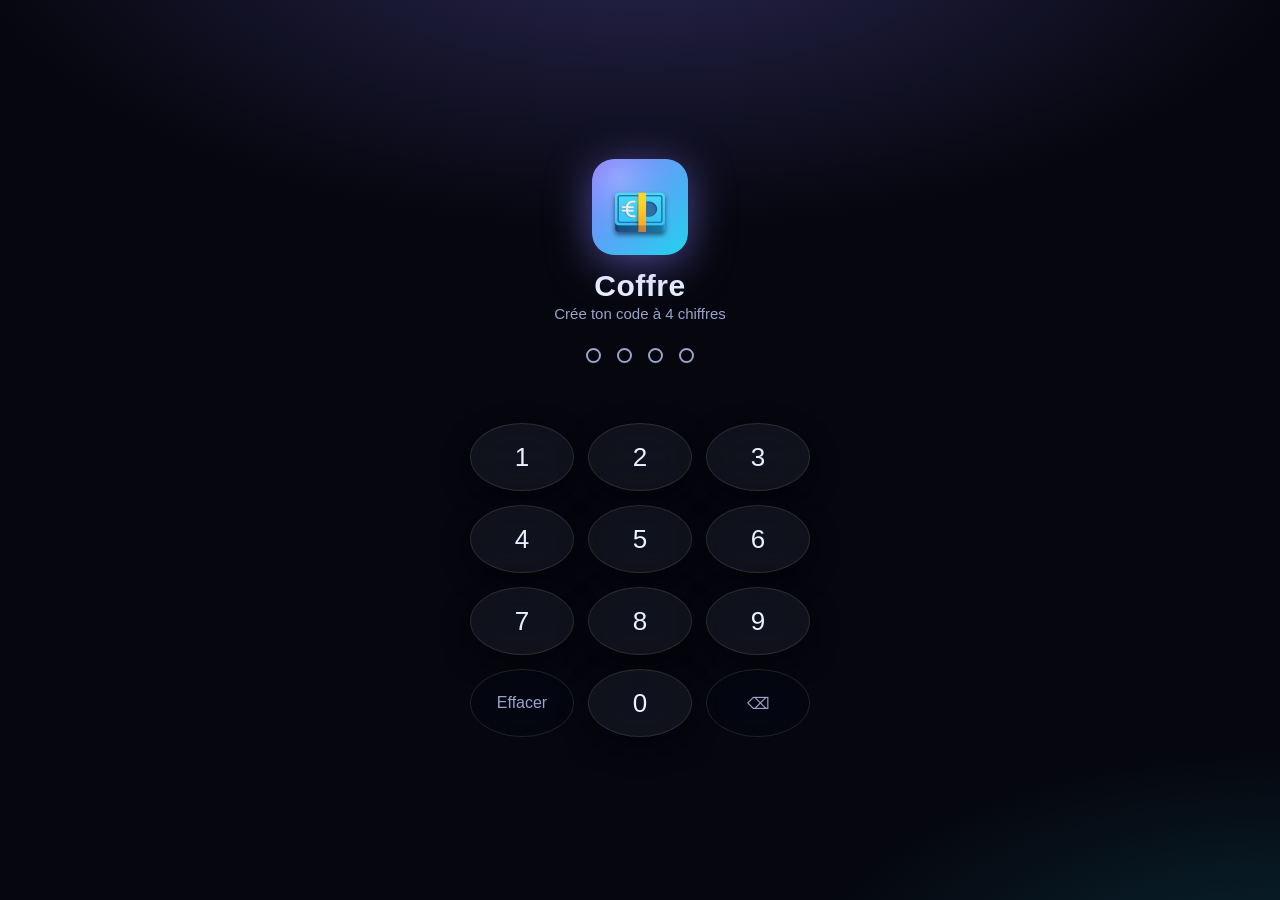
==== index.html @ 283653c2 "Licence: bascule appareil -> e-mail (survit a la reinstallation), comme Off-Grid/Voyage/Resolv La cl" ====
<!DOCTYPE html>
<html lang="fr">
<head>
  <meta charset="UTF-8" />
  <!-- Sécurité : tout est local. connect-src 'none' interdit au navigateur d'envoyer
       la moindre donnée sur le réseau, même en cas de code malveillant injecté. -->
  <meta http-equiv="Content-Security-Policy" content="default-src 'self'; script-src 'self'; style-src 'self' 'unsafe-inline'; img-src 'self' data:; font-src 'self'; connect-src 'none'; worker-src 'self' blob:; child-src 'self' blob:; manifest-src 'self'; object-src 'none'; base-uri 'none'; form-action 'none'; frame-ancestors 'none'" />
  <meta name="viewport" content="width=device-width, initial-scale=1.0, viewport-fit=cover, maximum-scale=1.0, user-scalable=no" />
  <meta name="theme-color" content="#05060e" />
  <meta name="apple-mobile-web-app-capable" content="yes" />
  <meta name="apple-mobile-web-app-status-bar-style" content="black-translucent" />
  <meta name="apple-mobile-web-app-title" content="Coffre" />
  <title>Coffre — Mes finances</title>
  <link rel="manifest" href="manifest.webmanifest" />
  <link rel="icon" href="icons/favicon-64.png" />
  <link rel="apple-touch-icon" href="icons/icon-192.png" />
  <link rel="stylesheet" href="styles.css" />
</head>
<body>

  <!-- ÉCRAN DE VERROUILLAGE / CRÉATION DU CODE -->
  <section id="lock-screen" class="lock hidden">
    <div class="lock-inner">
      <div class="lock-logo" aria-hidden="true">
        <img src="icons/icon-192.png" width="96" height="96" alt="" class="lock-app-icon" />
      </div>
      <h1 class="lock-title">Coffre</h1>
      <p id="lock-subtitle" class="lock-subtitle">Entre ton code</p>

      <div class="pin-dots" id="pin-dots">
        <span></span><span></span><span></span><span></span><span></span><span></span>
      </div>
      <p id="lock-error" class="lock-error"></p>

      <div class="keypad" id="keypad">
        <button data-k="1">1</button><button data-k="2">2</button><button data-k="3">3</button>
        <button data-k="4">4</button><button data-k="5">5</button><button data-k="6">6</button>
        <button data-k="7">7</button><button data-k="8">8</button><button data-k="9">9</button>
        <button class="key-ghost" data-k="reset">Effacer</button>
        <button data-k="0">0</button>
        <button class="key-ghost" data-k="del">⌫</button>
      </div>
    </div>
  </section>

  <!-- ÉCRAN DE DÉBLOCAGE (essai terminé) -->
  <section id="licence-gate" class="lock hidden">
    <div class="lock-inner">
      <div class="lock-logo" aria-hidden="true">
        <svg viewBox="0 0 100 100" width="64" height="64">
          <rect x="20" y="44" width="60" height="42" rx="8" fill="none" stroke="currentColor" stroke-width="6"/>
          <path d="M32 44 V32 a18 18 0 0 1 36 0 V44" fill="none" stroke="currentColor" stroke-width="6"/>
          <circle cx="50" cy="63" r="6" fill="currentColor"/>
        </svg>
      </div>
      <h1 class="lock-title">Essai terminé</h1>
      <p class="lock-subtitle">Débloque la version à vie pour continuer</p>
      <p class="lic-id">Saisis ton e-mail d'achat et ta clé (valable sur tous tes appareils, même après réinstallation)</p>
      <input id="lic-email" class="lic-input" type="email" placeholder="Ton e-mail d'achat" autocomplete="email" autocapitalize="off" spellcheck="false" style="margin-bottom:10px" />
      <input id="lic-key" class="lic-input" type="text" placeholder="Colle ta clé de licence ici" autocomplete="off" />
      <button id="lic-validate" class="btn">Débloquer</button>
      <p id="lic-error" class="lock-error"></p>
      <button id="lic-lock" class="btn btn-2" style="margin-top:10px">Verrouiller</button>
    </div>
  </section>

  <!-- APPLICATION -->
  <div id="app" class="app hidden">
    <main id="view" class="view"><!-- rendu par JS --></main>

    <nav class="tabbar" id="tabbar">
      <button data-tab="dashboard" class="tab active">
        <span class="tab-ico">🏠</span><span class="tab-lbl">Accueil</span>
      </button>
      <button data-tab="tx" class="tab">
        <span class="tab-ico">📝</span><span class="tab-lbl">Opérations</span>
      </button>
      <button data-tab="add" class="tab tab-add" aria-label="Ajouter">
        <span class="tab-add-btn">＋</span>
      </button>
      <button data-tab="budgets" class="tab">
        <span class="tab-ico">📊</span><span class="tab-lbl">Budgets</span>
      </button>
      <button data-tab="abos" class="tab">
        <span class="tab-ico">🎯</span><span class="tab-lbl">Abos</span>
      </button>
      <button data-tab="settings" class="tab">
        <span class="tab-ico">⚙️</span><span class="tab-lbl">Réglages</span>
      </button>
    </nav>
  </div>

  <!-- FEUILLE MODALE (ajout / édition) -->
  <div id="sheet-backdrop" class="sheet-backdrop hidden"></div>
  <div id="sheet" class="sheet hidden" role="dialog" aria-modal="true"></div>

  <!-- TOAST -->
  <div id="toast" class="toast hidden"></div>

  <script src="vendor/xlsx.full.min.js"></script>
  <script src="vendor/pdf.min.js"></script>
  <script src="app.js"></script>
</body>
</html>
---- styles.css ----
/* ============================================================
   Coffre — feuille de style (mobile-first, sombre par défaut)
   ============================================================ */

:root {
  --bg: #0b0f1a;
  --bg-soft: #121828;
  --card: #161d31;
  --card-2: #1c2542;
  --line: #26304d;
  --text: #eef2ff;
  --muted: #93a0c2;
  --accent: #6d7cff;
  --accent-2: #7c3aed;
  --green: #34d399;
  --red: #f87171;
  --orange: #fbbf24;
  --shadow: 0 10px 30px rgba(0, 0, 0, .45);
  --radius: 18px;
  --safe-top: env(safe-area-inset-top, 0px);
  --safe-bottom: env(safe-area-inset-bottom, 0px);
}

:root[data-theme="light"] {
  --bg: #f4f6fc;
  --bg-soft: #ffffff;
  --card: #ffffff;
  --card-2: #f0f3fb;
  --line: #e3e8f5;
  --text: #16203a;
  --muted: #6b7699;
  --shadow: 0 10px 30px rgba(30, 45, 90, .10);
}

* { box-sizing: border-box; -webkit-tap-highlight-color: transparent; }

html, body {
  margin: 0; padding: 0;
  height: 100%;
  background: var(--bg);
  color: var(--text);
  font-family: -apple-system, BlinkMacSystemFont, "Segoe UI", Roboto, "Helvetica Neue", Arial, sans-serif;
  -webkit-font-smoothing: antialiased;
  overscroll-behavior-y: none;
}

button { font-family: inherit; cursor: pointer; border: none; background: none; color: inherit; }
.hidden { display: none !important; }

/* ---------------- Écran de verrouillage ---------------- */
.lock {
  position: fixed; inset: 0; z-index: 50;
  display: flex; align-items: center; justify-content: center;
  background: radial-gradient(120% 100% at 50% 0%, #1a2138 0%, var(--bg) 60%);
  padding: calc(var(--safe-top) + 20px) 22px calc(var(--safe-bottom) + 24px);
}
.lock-inner { width: 100%; max-width: 340px; text-align: center; }
.lock-logo { color: var(--accent); display: flex; justify-content: center; margin-bottom: 8px; }
.lock-title { font-size: 30px; margin: 4px 0 2px; letter-spacing: .5px; }
.lock-subtitle { color: var(--muted); margin: 0 0 26px; font-size: 15px; }
.lock-error { color: var(--red); min-height: 18px; font-size: 13px; margin: 12px 0 0; }

.pin-dots { display: flex; gap: 16px; justify-content: center; }
.pin-dots span {
  width: 15px; height: 15px; border-radius: 50%;
  border: 2px solid var(--muted); transition: all .15s;
}
.pin-dots span.filled { background: var(--accent); border-color: var(--accent); transform: scale(1.1); }

.keypad {
  margin-top: 30px;
  display: grid; grid-template-columns: repeat(3, 1fr); gap: 14px;
}
.keypad button {
  height: 68px; border-radius: 50%;
  font-size: 26px; font-weight: 500;
  background: var(--card); box-shadow: var(--shadow);
  transition: transform .08s, background .15s;
}
.keypad button:active { transform: scale(.93); background: var(--card-2); }
.keypad .key-ghost { background: transparent; box-shadow: none; font-size: 16px; color: var(--muted); }
.keypad.disabled { pointer-events: none; opacity: .35; filter: grayscale(1); }

/* Écran de déblocage (licence) */
.lic-id { color: var(--muted); font-size: 12px; margin: 22px 0 4px; }
.lic-device { font-size: 26px; font-weight: 800; letter-spacing: 3px; margin: 0 0 20px; color: var(--accent); }
.lic-input {
  width: 100%; padding: 14px; font-size: 15px; border-radius: 12px; text-align: center;
  background: var(--card); border: 1px solid var(--line); color: var(--text); margin-bottom: 14px;
}
.lic-input:focus { outline: none; border-color: var(--accent); }
#licence-gate .btn { max-width: 340px; }
.shake { animation: shake .4s; }
@keyframes shake {
  0%,100%{transform:translateX(0)} 20%{transform:translateX(-9px)}
  40%{transform:translateX(9px)} 60%{transform:translateX(-6px)} 80%{transform:translateX(6px)}
}

/* ---------------- Coquille appli ---------------- */
.app { min-height: 100%; display: flex; flex-direction: column; }
.view {
  flex: 1;
  padding: calc(var(--safe-top) + 18px) 16px calc(88px + var(--safe-bottom));
  max-width: 560px; width: 100%; margin: 0 auto;
  animation: fade .28s ease;
}
@keyframes fade { from { opacity: 0; transform: translateY(6px); } to { opacity: 1; transform: none; } }

.page-head { display: flex; align-items: center; justify-content: space-between; margin-bottom: 16px; }
.page-title { font-size: 24px; font-weight: 700; margin: 0; }
.page-sub { color: var(--muted); font-size: 13px; margin: 2px 0 0; }

/* Cartes */
.card {
  background: var(--card); border-radius: var(--radius);
  padding: 16px; box-shadow: var(--shadow); border: 1px solid var(--line);
}
.card + .card { margin-top: 14px; }

/* Carte solde principale */
.hero {
  background: linear-gradient(135deg, var(--accent) 0%, var(--accent-2) 100%);
  color: #fff; border: none;
  border-radius: 22px; padding: 22px; box-shadow: 0 14px 34px rgba(109,124,255,.35);
}
.hero-label { font-size: 13px; opacity: .85; margin: 0; }
.hero-amount { font-size: 38px; font-weight: 800; margin: 6px 0 2px; letter-spacing: -1px; }
.hero-row { display: flex; gap: 18px; margin-top: 16px; }
.hero-stat { flex: 1; }
.hero-stat .l { font-size: 12px; opacity: .85; margin: 0; }
.hero-stat .v { font-size: 17px; font-weight: 700; margin: 3px 0 0; }

/* Bloc "reste à vivre" */
.safe {
  display: flex; align-items: center; gap: 14px; margin-top: 14px;
}
.safe .big { font-size: 26px; font-weight: 800; }
.safe .lbl { color: var(--muted); font-size: 13px; }

/* Insights */
.insight { display: flex; gap: 12px; align-items: flex-start; padding: 12px 0; }
.insight + .insight { border-top: 1px solid var(--line); }
.insight .emo { font-size: 20px; line-height: 1.3; }
.insight .txt { font-size: 14px; line-height: 1.45; }
.insight .txt b { font-weight: 700; }

.section-title { font-size: 15px; font-weight: 700; margin: 22px 0 10px; color: var(--text); }
.muted { color: var(--muted); }
.empty { text-align: center; color: var(--muted); padding: 40px 16px; font-size: 14px; }
.empty .big-emo { font-size: 40px; display: block; margin-bottom: 10px; }

/* Liste d'opérations */
.tx-item {
  display: flex; align-items: center; gap: 12px;
  padding: 12px; background: var(--card); border: 1px solid var(--line);
  border-radius: 14px; margin-bottom: 10px;
}
.tx-ico {
  width: 42px; height: 42px; border-radius: 12px; flex: 0 0 auto;
  display: flex; align-items: center; justify-content: center; font-size: 20px;
  background: var(--card-2);
}
.tx-main { flex: 1; min-width: 0; }
.tx-cat { font-weight: 600; font-size: 15px; }
.tx-note { color: var(--muted); font-size: 12px; white-space: nowrap; overflow: hidden; text-overflow: ellipsis; }
.tx-amt { font-weight: 700; font-size: 15px; white-space: nowrap; }
.tx-amt.exp { color: var(--red); }
.tx-amt.inc { color: var(--green); }
.tx-date-group { color: var(--muted); font-size: 12px; font-weight: 600; margin: 16px 0 8px; text-transform: capitalize; }

/* Budgets */
.budget-item { margin-bottom: 16px; }
.budget-top { display: flex; justify-content: space-between; align-items: baseline; margin-bottom: 8px; }
.budget-name { font-weight: 600; font-size: 15px; }
.budget-val { font-size: 13px; color: var(--muted); }
.bar { height: 10px; border-radius: 6px; background: var(--card-2); overflow: hidden; }
.bar > i { display: block; height: 100%; border-radius: 6px; transition: width .5s ease; }
.bar-ok > i { background: var(--green); }
.bar-warn > i { background: var(--orange); }
.bar-over > i { background: var(--red); }

/* Donut */
.chart-wrap { display: flex; align-items: center; gap: 18px; }
.donut { flex: 0 0 auto; }
.legend { flex: 1; min-width: 0; }
.legend-row { display: flex; align-items: center; gap: 8px; font-size: 13px; margin: 5px 0; }
.legend-dot { width: 10px; height: 10px; border-radius: 3px; flex: 0 0 auto; }
.legend-name { flex: 1; overflow: hidden; text-overflow: ellipsis; white-space: nowrap; }
.legend-val { color: var(--muted); }

/* Mini barres mensuelles */
.months { display: flex; align-items: flex-end; gap: 8px; height: 120px; padding-top: 8px; }
.month-col { flex: 1; display: flex; flex-direction: column; align-items: center; gap: 6px; height: 100%; justify-content: flex-end; padding: 0; background: none; border: none; cursor: pointer; }
.month-bar { width: 100%; max-width: 34px; border-radius: 8px 8px 4px 4px; background: linear-gradient(180deg, var(--accent), var(--accent-2)); min-height: 4px; opacity: .45; transition: height .5s, opacity .2s; }
.month-col:active .month-bar { transform: scaleY(.98); }
.month-col.sel .month-bar { opacity: 1; box-shadow: 0 0 0 2px color-mix(in srgb, var(--accent) 35%, transparent); }
.month-lbl { font-size: 11px; color: var(--muted); transition: color .2s; }
.month-col.sel .month-lbl { color: var(--accent); font-weight: 700; }

/* Boutons */
.btn {
  display: inline-flex; align-items: center; justify-content: center; gap: 8px;
  width: 100%; padding: 15px 18px; border-radius: 14px; font-size: 16px; font-weight: 700;
  background: var(--accent); color: #fff; transition: transform .08s, opacity .15s;
}
.btn:active { transform: scale(.98); }
.btn-2 { background: var(--card-2); color: var(--text); border: 1px solid var(--line); }
.btn-danger { background: transparent; color: var(--red); border: 1px solid var(--red); }
.btn-row { display: flex; gap: 10px; }
.btn-row .btn { width: auto; flex: 1; }

/* Réglages : lignes */
.set-row {
  display: flex; align-items: center; justify-content: space-between;
  padding: 15px 0; border-bottom: 1px solid var(--line); gap: 12px;
}
.set-row:last-child { border-bottom: none; }
.set-label { font-size: 15px; }
.set-desc { font-size: 12px; color: var(--muted); margin-top: 2px; }

/* Interrupteur */
.switch { position: relative; width: 50px; height: 30px; flex: 0 0 auto; }
.switch input { display: none; }
.switch .track { position: absolute; inset: 0; background: var(--card-2); border: 1px solid var(--line); border-radius: 999px; transition: .2s; }
.switch .track::after { content: ""; position: absolute; top: 3px; left: 3px; width: 22px; height: 22px; border-radius: 50%; background: #fff; transition: .2s; }
.switch input:checked + .track { background: var(--accent); border-color: var(--accent); }
.switch input:checked + .track::after { transform: translateX(20px); }

/* ---------------- Barre d'onglets ---------------- */
.tabbar {
  position: fixed; left: 0; right: 0; bottom: 0; z-index: 20;
  display: flex; align-items: center; justify-content: space-around;
  background: color-mix(in srgb, var(--bg-soft) 92%, transparent);
  backdrop-filter: blur(14px); -webkit-backdrop-filter: blur(14px);
  border-top: 1px solid var(--line);
  padding: 8px 6px calc(8px + var(--safe-bottom));
}
.tab {
  flex: 1; display: flex; flex-direction: column; align-items: center; gap: 3px;
  color: var(--muted); font-size: 11px; padding: 4px 0; transition: color .15s;
}
.tab .tab-ico { font-size: 20px; filter: grayscale(.4); transition: transform .12s; }
.tab.active { color: var(--accent); }
.tab.active .tab-ico { filter: none; transform: translateY(-1px) scale(1.08); }
.tab-add { flex: 0 0 auto; }
.tab-add-btn {
  width: 54px; height: 54px; border-radius: 50%; margin-top: -22px;
  display: flex; align-items: center; justify-content: center; font-size: 30px; color: #fff;
  background: linear-gradient(135deg, var(--accent), var(--accent-2));
  box-shadow: 0 8px 20px rgba(109,124,255,.5);
}
.tab-add:active .tab-add-btn { transform: scale(.93); }

/* ---------------- Liste noire (abonnements) ---------------- */
.abo-card { padding: 12px 14px; }
.abo-top { display: flex; align-items: center; gap: 10px; }
.abo-name { font-weight: 700; font-size: 15px; display: flex; align-items: center; gap: 6px; }
.abo-name-txt { overflow: hidden; text-overflow: ellipsis; white-space: nowrap; min-width: 0; }
.abo-badge { flex-shrink: 0; }
.abo-cost { font-weight: 800; font-size: 16px; color: var(--red); }
.abo-badge { font-size: 10px; font-weight: 700; padding: 1px 7px; border-radius: 10px; vertical-align: middle; margin-left: 4px; }
.abo-badge.on { background: color-mix(in srgb, var(--green) 22%, transparent); color: var(--green); }
.abo-badge.off { background: var(--card-2); color: var(--muted); }
.abo-badge.man { background: color-mix(in srgb, var(--accent) 22%, transparent); color: var(--accent); }
.r-select { width: 100%; padding: 12px; border-radius: 12px; background: var(--card-2);
  color: var(--text); border: 1px solid var(--line); font-size: 15px; font-family: inherit; }
.abo-actions { display: flex; gap: 8px; margin-top: 12px; }
.abo-btn { flex: 1; padding: 10px 8px; font-size: 13px; margin: 0; }
.linkbtn { color: var(--accent); font-size: 12px; font-weight: 600; padding: 4px 6px; }
.resil-area { width: 100%; border: 1px solid var(--line); border-radius: 12px; background: var(--card-2);
  color: var(--text); padding: 12px; font-size: 13px; line-height: 1.5; resize: vertical; font-family: inherit; }
.ver-pill { flex-shrink: 0; font-size: 12px; font-weight: 700; color: var(--accent);
  background: color-mix(in srgb, var(--accent) 15%, transparent); padding: 5px 12px; border-radius: 20px; }

/* ---------------- Grille de choix d'icône ---------------- */
.icon-grid { display: flex; flex-wrap: wrap; gap: 8px; }
.icon-chip { width: 42px; height: 42px; border-radius: 12px; font-size: 20px;
  display: flex; align-items: center; justify-content: center;
  background: var(--card-2); border: 1px solid var(--line); transition: transform .1s, border-color .12s; }
.icon-chip.auto { width: auto; padding: 0 14px; font-size: 13px; font-weight: 600; color: var(--muted); }
.icon-chip.sel { border-color: var(--accent); background: color-mix(in srgb, var(--accent) 18%, transparent); }
.icon-chip:active { transform: scale(.9); }

/* ---------------- Icônes 3D (Fluent, embarquées) ---------------- */
.ic3d { width: 1.25em; height: 1.25em; object-fit: contain; vertical-align: -0.3em; }
.tx-ico .ic3d { width: 30px; height: 30px; }
.cat-chip .e .ic3d { width: 28px; height: 28px; vertical-align: 0; }
.icon-chip .ic3d { width: 30px; height: 30px; vertical-align: 0; }
.legend-name .ic3d, .budget-name .ic3d { width: 20px; height: 20px; }

/* ---------------- Feuille modale ---------------- */
.sheet-backdrop { position: fixed; inset: 0; background: rgba(0,0,0,.55); z-index: 30; animation: fade .2s; }
.sheet {
  position: fixed; left: 0; right: 0; bottom: 0; z-index: 31;
  background: var(--bg-soft); border-radius: 22px 22px 0 0;
  padding: 10px 18px calc(24px + var(--safe-bottom));
  max-width: 560px; margin: 0 auto; box-shadow: 0 -10px 40px rgba(0,0,0,.4);
  max-height: 92vh; overflow-y: auto;
  animation: slideup .28s cubic-bezier(.2,.8,.2,1);
}
@keyframes slideup { from { transform: translateY(100%); } to { transform: none; } }
.sheet-grip { width: 40px; height: 4px; border-radius: 2px; background: var(--line); margin: 6px auto 14px; }
.sheet h2 { font-size: 19px; margin: 0 0 16px; }

/* Segmented (dépense / revenu) */
.seg { display: flex; background: var(--card-2); border-radius: 12px; padding: 4px; margin-bottom: 18px; }
.seg button { flex: 1; padding: 10px; border-radius: 9px; font-weight: 700; font-size: 14px; color: var(--muted); transition: .15s; }
.seg button.on-exp { background: var(--red); color: #fff; }
.seg button.on-inc { background: var(--green); color: #071b12; }

/* Champs */
.field { margin-bottom: 16px; }
.field label { display: block; font-size: 13px; color: var(--muted); margin-bottom: 7px; }
.field input, .field select {
  width: 100%; padding: 14px; font-size: 16px; border-radius: 12px;
  background: var(--card); border: 1px solid var(--line); color: var(--text);
}
.field input:focus, .field select:focus { outline: none; border-color: var(--accent); }
.amount-input { font-size: 30px !important; font-weight: 800; text-align: center; }

/* Grille de catégories */
.cat-grid { display: grid; grid-template-columns: repeat(4, 1fr); gap: 8px; }
.cat-chip {
  display: flex; flex-direction: column; align-items: center; gap: 4px;
  padding: 10px 4px; border-radius: 12px; background: var(--card); border: 1px solid var(--line);
  font-size: 11px; color: var(--muted); transition: .12s;
}
.cat-chip .e { font-size: 22px; }
.cat-chip.sel { border-color: var(--accent); color: var(--text); background: var(--card-2); }

/* Filtres de l'onglet Opérations */
.filters { margin-bottom: 8px; }
.flt-search {
  width: 100%; padding: 12px 14px; font-size: 15px; border-radius: 12px;
  background: var(--card); border: 1px solid var(--line); color: var(--text); margin-bottom: 10px;
}
.flt-search:focus { outline: none; border-color: var(--accent); }
.flt-seg { margin-bottom: 10px; }
.seg button.on-all { background: var(--accent); color: #fff; }
.flt-row { display: flex; gap: 8px; }
.flt-row select {
  flex: 1; min-width: 0; padding: 11px; font-size: 14px; border-radius: 12px;
  background: var(--card); border: 1px solid var(--line); color: var(--text);
}
.flt-row select:focus { outline: none; border-color: var(--accent); }
.filter-sum { color: var(--muted); font-size: 12px; font-weight: 600; margin: 4px 2px 10px; }

/* Toast */
.toast {
  position: fixed; left: 50%; bottom: calc(96px + var(--safe-bottom)); transform: translateX(-50%);
  background: var(--text); color: var(--bg); padding: 12px 18px; border-radius: 12px;
  font-size: 14px; font-weight: 600; z-index: 60; box-shadow: var(--shadow);
  animation: toastin .25s;
}
@keyframes toastin { from { opacity: 0; transform: translate(-50%, 10px); } to { opacity: 1; transform: translate(-50%, 0); } }

/* Bandeau installation */
.install-banner {
  display: flex; align-items: center; gap: 12px;
  background: var(--card-2); border: 1px solid var(--accent); border-radius: 14px;
  padding: 12px 14px; margin-bottom: 16px;
}
.install-banner .txt { flex: 1; font-size: 13px; }
.install-banner button { padding: 8px 14px; border-radius: 10px; background: var(--accent); color: #fff; font-weight: 700; font-size: 13px; }

/* ============================================================
   DESIGN NÉON / VERRE DÉPOLI (v22)
   Bloc ajouté en fin de fichier : il surcharge les règles ci-dessus.
   Pour revenir au design classique, il suffit de supprimer ce bloc.
   ============================================================ */
:root {
  --bg: #05060e;
  --bg-soft: #0a0d1c;
  --card: rgba(255, 255, 255, .05);
  --card-2: rgba(255, 255, 255, .09);
  --line: rgba(255, 255, 255, .11);
  --text: #eaf0ff;
  --muted: #98a4c8;
  --accent: #8b7bff;      /* violet néon */
  --accent-2: #22d3ee;    /* cyan néon */
  --green: #34e5b0;
  --red: #ff6b81;
  --orange: #ffc04d;
  --glow: 0 0 24px rgba(139, 123, 255, .45);
  --radius: 20px;
}
:root[data-theme="light"] {
  --bg: #eef1fb;
  --bg-soft: #ffffff;
  --card: rgba(255, 255, 255, .70);
  --card-2: rgba(20, 30, 70, .06);
  --line: rgba(20, 30, 70, .12);
  --text: #141c33;
  --muted: #5f6a8c;
}

/* Fond nuit avec halos néon, fixés derrière tout le contenu translucide */
body {
  background:
    radial-gradient(85% 55% at 12% -5%, rgba(139, 123, 255, .22), transparent 60%),
    radial-gradient(75% 50% at 105% 108%, rgba(34, 211, 238, .16), transparent 55%),
    var(--bg);
  background-attachment: fixed;
}
:root[data-theme="light"] body {
  background:
    radial-gradient(85% 55% at 12% -5%, rgba(139, 123, 255, .16), transparent 60%),
    radial-gradient(75% 50% at 105% 108%, rgba(34, 211, 238, .14), transparent 55%),
    var(--bg);
  background-attachment: fixed;
}

/* Surfaces en verre dépoli (flou d'arrière-plan) */
.card, .tx-item, .sheet, .flt-search, .field input, .field select, .r-select,
.resil-area, .amount-input, .seg, .keypad button {
  background: var(--card);
  -webkit-backdrop-filter: blur(20px) saturate(150%);
  backdrop-filter: blur(20px) saturate(150%);
  border: 1px solid var(--line);
}
.card, .tx-item {
  box-shadow: 0 10px 30px rgba(0, 0, 0, .35), inset 0 1px 0 rgba(255, 255, 255, .06);
}
.tx-item { transition: transform .12s, border-color .15s; }
.tx-item:active { transform: scale(.99); border-color: color-mix(in srgb, var(--accent) 45%, transparent); }
.tx-ico {
  background: linear-gradient(145deg, rgba(255, 255, 255, .10), rgba(255, 255, 255, .02));
  border: 1px solid rgba(255, 255, 255, .08);
}

/* Halo néon sur le solde principal et les blocs accentués */
.hero {
  background: linear-gradient(135deg, var(--accent) 0%, var(--accent-2) 100%);
  box-shadow: 0 16px 44px rgba(139, 123, 255, .45), 0 0 0 1px rgba(255, 255, 255, .08) inset;
}

/* Boutons : dégradé lumineux + halo */
.btn {
  background: linear-gradient(135deg, var(--accent), var(--accent-2));
  box-shadow: 0 6px 22px rgba(139, 123, 255, .40);
}
.btn-2 {
  background: var(--card-2);
  -webkit-backdrop-filter: blur(12px); backdrop-filter: blur(12px);
  box-shadow: none;
}
.btn-danger { background: transparent; box-shadow: none; }

/* Barre d'onglets : verre dépoli + liseré néon */
.tabbar {
  background: color-mix(in srgb, var(--bg-soft) 78%, transparent);
  -webkit-backdrop-filter: blur(22px) saturate(160%);
  backdrop-filter: blur(22px) saturate(160%);
  border-top: 1px solid rgba(255, 255, 255, .10);
  box-shadow: 0 -1px 0 rgba(139, 123, 255, .25);
}
.tab.active { color: var(--accent); text-shadow: 0 0 14px rgba(139, 123, 255, .7); }
.tab-add-btn {
  background: linear-gradient(135deg, var(--accent), var(--accent-2));
  box-shadow: 0 8px 26px rgba(139, 123, 255, .7), 0 0 0 5px rgba(139, 123, 255, .12);
}

/* États sélectionnés lumineux */
.cat-chip, .icon-chip { background: var(--card); }
.cat-chip.sel, .icon-chip.sel {
  border-color: var(--accent);
  background: color-mix(in srgb, var(--accent) 20%, transparent);
  box-shadow: var(--glow);
}
.pin-dots span.filled { box-shadow: var(--glow); }
.field input:focus, .field select:focus, .flt-search:focus,
.lic-input:focus { border-color: var(--accent); box-shadow: 0 0 0 3px rgba(139, 123, 255, .22); }

/* Barres de budget et donut : néon */
.bar { background: rgba(255, 255, 255, .07); }
.bar-ok > i { background: linear-gradient(90deg, var(--accent), var(--accent-2)); }
.month-bar { box-shadow: 0 0 12px rgba(139, 123, 255, .3); }

/* Écran de verrouillage : halo cohérent */
.lock {
  background:
    radial-gradient(90% 60% at 50% -10%, rgba(139, 123, 255, .28), transparent 60%),
    radial-gradient(70% 50% at 100% 110%, rgba(34, 211, 238, .16), transparent 55%),
    var(--bg);
}
.lock-logo { filter: drop-shadow(0 8px 22px rgba(139, 123, 255, .55)); margin-bottom: 14px; }
.lock-app-icon { border-radius: 22px; display: block; }
.keypad button:active { box-shadow: var(--glow); }
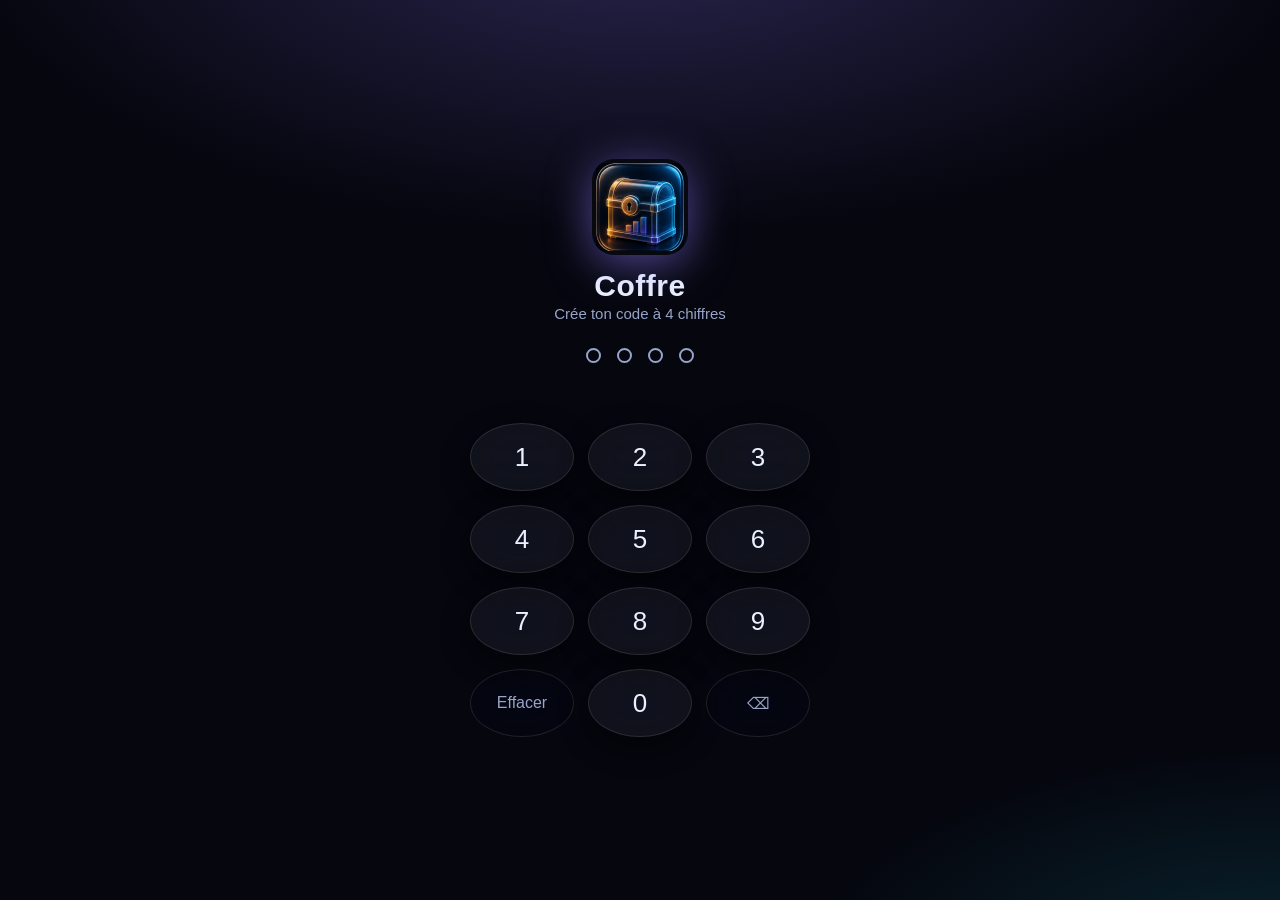
==== commit cfdf2b7e: "Nouvelle identite visuelle premium des icones PWA Remplacement des icones d'installation (badge verr" ====
--- a/index.html
+++ b/index.html
@@ -13,7 +13,7 @@
   <title>Coffre — Mes finances</title>
   <link rel="manifest" href="manifest.webmanifest" />
   <link rel="icon" href="icons/favicon-64.png" />
-  <link rel="apple-touch-icon" href="icons/icon-192.png" />
+  <link rel="apple-touch-icon" href="icons/apple-touch-icon.png" />
   <link rel="stylesheet" href="styles.css" />
 </head>
 <body>
@@ -54,7 +54,7 @@
         </svg>
       </div>
       <h1 class="lock-title">Essai terminé</h1>
-      <p class="lock-subtitle">Débloque la version à vie pour continuer</p>
+      <p class="lock-subtitle">Débloque la version à vie pour continuer — 15 €</p>
       <p class="lic-id">Saisis ton e-mail d'achat et ta clé (valable sur tous tes appareils, même après réinstallation)</p>
       <input id="lic-email" class="lic-input" type="email" placeholder="Ton e-mail d'achat" autocomplete="email" autocapitalize="off" spellcheck="false" style="margin-bottom:10px" />
       <input id="lic-key" class="lic-input" type="text" placeholder="Colle ta clé de licence ici" autocomplete="off" />
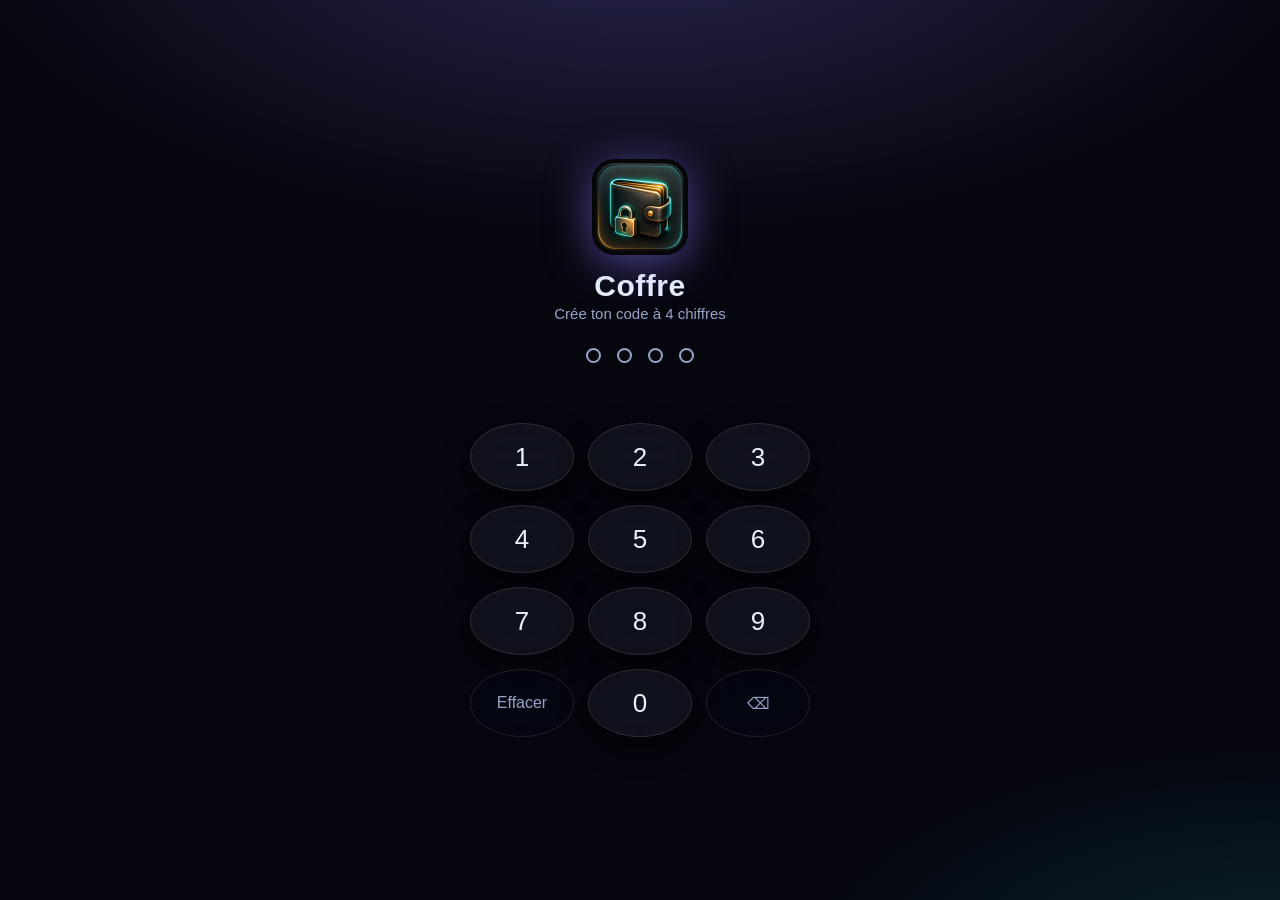
==== commit 005b3b86: "Ajout du bandeau d'aide a l'installation PWA (Android + guide iPhone/Safari) Co-Authored-By: Claude " ====
--- a/index.html
+++ b/index.html
@@ -100,5 +100,6 @@
   <script src="vendor/xlsx.full.min.js"></script>
   <script src="vendor/pdf.min.js"></script>
   <script src="app.js"></script>
+  <script src="install-pwa.js" data-app-name="Coffre" data-accent="#6d7cff"></script>
 </body>
 </html>
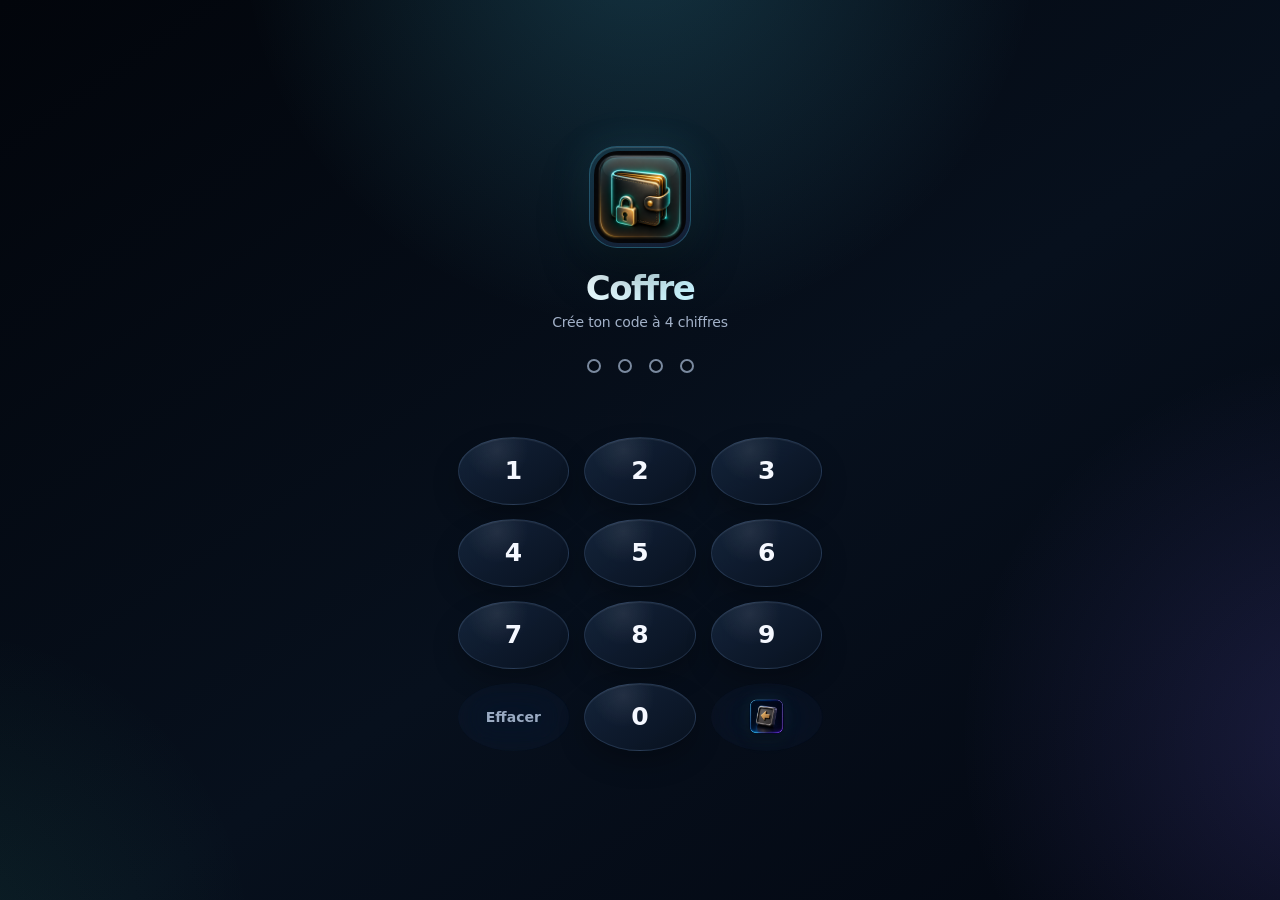
==== commit a80e6dd6: "Refonte visuelle premium : 56 icones 3D et bouton d'ajout aligne (v39) Remplace les icones PNG Fluen" ====
--- a/index.html
+++ b/index.html
@@ -15,6 +15,7 @@
   <link rel="icon" href="icons/favicon-64.png" />
   <link rel="apple-touch-icon" href="icons/apple-touch-icon.png" />
   <link rel="stylesheet" href="styles.css" />
+  <link rel="stylesheet" href="premium.css" />
 </head>
 <body>
 
@@ -38,7 +39,7 @@
         <button data-k="7">7</button><button data-k="8">8</button><button data-k="9">9</button>
         <button class="key-ghost" data-k="reset">Effacer</button>
         <button data-k="0">0</button>
-        <button class="key-ghost" data-k="del">⌫</button>
+        <button class="key-ghost" data-k="del" aria-label="Effacer le dernier chiffre"><span data-cf-icon="backspace"></span></button>
       </div>
     </div>
   </section>
@@ -47,11 +48,7 @@
   <section id="licence-gate" class="lock hidden">
     <div class="lock-inner">
       <div class="lock-logo" aria-hidden="true">
-        <svg viewBox="0 0 100 100" width="64" height="64">
-          <rect x="20" y="44" width="60" height="42" rx="8" fill="none" stroke="currentColor" stroke-width="6"/>
-          <path d="M32 44 V32 a18 18 0 0 1 36 0 V44" fill="none" stroke="currentColor" stroke-width="6"/>
-          <circle cx="50" cy="63" r="6" fill="currentColor"/>
-        </svg>
+        <span class="lock-premium-icon" data-cf-icon="lock"></span>
       </div>
       <h1 class="lock-title">Essai terminé</h1>
       <p class="lock-subtitle">Débloque la version à vie pour continuer — 15 €</p>
@@ -70,22 +67,22 @@
 
     <nav class="tabbar" id="tabbar">
       <button data-tab="dashboard" class="tab active">
-        <span class="tab-ico">🏠</span><span class="tab-lbl">Accueil</span>
+        <span class="tab-ico" data-cf-icon="home"></span><span class="tab-lbl">Accueil</span>
       </button>
       <button data-tab="tx" class="tab">
-        <span class="tab-ico">📝</span><span class="tab-lbl">Opérations</span>
+        <span class="tab-ico" data-cf-icon="receipt"></span><span class="tab-lbl">Opérations</span>
       </button>
       <button data-tab="add" class="tab tab-add" aria-label="Ajouter">
-        <span class="tab-add-btn">＋</span>
+        <span class="tab-add-btn" data-cf-icon="plus"></span>
       </button>
       <button data-tab="budgets" class="tab">
-        <span class="tab-ico">📊</span><span class="tab-lbl">Budgets</span>
+        <span class="tab-ico" data-cf-icon="pig"></span><span class="tab-lbl">Budgets</span>
       </button>
       <button data-tab="abos" class="tab">
-        <span class="tab-ico">🎯</span><span class="tab-lbl">Abos</span>
+        <span class="tab-ico" data-cf-icon="repeat"></span><span class="tab-lbl">Abos</span>
       </button>
       <button data-tab="settings" class="tab">
-        <span class="tab-ico">⚙️</span><span class="tab-lbl">Réglages</span>
+        <span class="tab-ico" data-cf-icon="settings"></span><span class="tab-lbl">Réglages</span>
       </button>
     </nav>
   </div>
@@ -99,6 +96,7 @@
 
   <script src="vendor/xlsx.full.min.js"></script>
   <script src="vendor/pdf.min.js"></script>
+  <script src="icons-premium.js"></script>
   <script src="app.js"></script>
   <script src="install-pwa.js" data-app-name="Coffre" data-accent="#6d7cff"></script>
 </body>
--- a/premium.css
+++ b/premium.css
@@ -0,0 +1,1427 @@
+/* ============================================================
+   Coffre — direction visuelle premium
+   Couche strictement visuelle, chargée après styles.css.
+   La logique applicative reste entièrement dans app.js, inchangé.
+   ============================================================ */
+
+:root {
+  --bg: #030711;
+  --bg-soft: #07101d;
+  --card: rgba(13, 25, 43, .82);
+  --card-2: rgba(21, 40, 65, .88);
+  --line: rgba(132, 185, 255, .17);
+  --line-hot: rgba(76, 214, 255, .5);
+  --text: #f5f8ff;
+  --muted: #91a3bd;
+  --accent: #55ddff;
+  --accent-2: #8174ff;
+  --green: #4ce7aa;
+  --red: #ff7287;
+  --orange: #ffc15a;
+  --accent-rgb: 85, 221, 255;
+  --violet-rgb: 129, 116, 255;
+  --green-rgb: 76, 231, 170;
+  --shadow: 0 20px 55px rgba(0, 0, 0, .35), inset 0 1px 0 rgba(255, 255, 255, .055);
+  --shadow-float: 0 28px 80px rgba(0, 0, 0, .58), 0 0 45px rgba(var(--accent-rgb), .07);
+  --radius: 22px;
+}
+
+:root[data-theme="light"] {
+  --bg: #edf3fb;
+  --bg-soft: #f8fbff;
+  --card: rgba(255, 255, 255, .83);
+  --card-2: rgba(238, 245, 255, .92);
+  --line: rgba(38, 79, 130, .13);
+  --line-hot: rgba(0, 151, 201, .42);
+  --text: #101d31;
+  --muted: #62728a;
+  --accent: #008fc3;
+  --accent-2: #6557dc;
+  --green: #078b66;
+  --red: #d93e59;
+  --orange: #ad6a00;
+  --shadow: 0 18px 48px rgba(46, 79, 118, .13), inset 0 1px 0 rgba(255, 255, 255, .9);
+  --shadow-float: 0 26px 70px rgba(50, 79, 115, .22), inset 0 1px 0 rgba(255, 255, 255, .95);
+}
+
+* {
+  scrollbar-width: thin;
+  scrollbar-color: rgba(var(--accent-rgb), .38) transparent;
+}
+
+html {
+  background: #02050b;
+}
+
+body {
+  position: relative;
+  min-height: 100%;
+  background:
+    radial-gradient(circle at 8% 3%, rgba(48, 146, 218, .2), transparent 29rem),
+    radial-gradient(circle at 95% 24%, rgba(var(--violet-rgb), .16), transparent 26rem),
+    radial-gradient(circle at 45% 108%, rgba(var(--green-rgb), .09), transparent 32rem),
+    linear-gradient(145deg, #02050b 0%, #07111f 53%, #030711 100%);
+  background-attachment: fixed;
+  font-family: Inter, "SF Pro Display", "Segoe UI Variable Display", "Segoe UI", system-ui, sans-serif;
+  letter-spacing: -.012em;
+}
+
+body::before,
+body::after {
+  content: "";
+  position: fixed;
+  inset: 0;
+  z-index: -1;
+  pointer-events: none;
+}
+
+body::before {
+  opacity: .14;
+  background-image:
+    linear-gradient(rgba(255, 255, 255, .028) 1px, transparent 1px),
+    linear-gradient(90deg, rgba(255, 255, 255, .028) 1px, transparent 1px);
+  background-size: 34px 34px;
+  -webkit-mask-image: radial-gradient(circle at center, #000, transparent 79%);
+  mask-image: radial-gradient(circle at center, #000, transparent 79%);
+}
+
+body::after {
+  background: linear-gradient(115deg, transparent 0 44%, rgba(255, 255, 255, .018) 50%, transparent 56% 100%);
+}
+
+:root[data-theme="light"] body {
+  background:
+    radial-gradient(circle at 8% 3%, rgba(44, 170, 222, .16), transparent 28rem),
+    radial-gradient(circle at 95% 24%, rgba(var(--violet-rgb), .12), transparent 25rem),
+    linear-gradient(145deg, #edf3fb, #f8fbff 52%, #eaf2fb);
+}
+
+:root[data-theme="light"] body::before {
+  opacity: .32;
+  background-image:
+    linear-gradient(rgba(39, 84, 134, .035) 1px, transparent 1px),
+    linear-gradient(90deg, rgba(39, 84, 134, .035) 1px, transparent 1px);
+}
+
+::selection {
+  color: #031019;
+  background: var(--accent);
+}
+
+.cf-icon3d {
+  display: block;
+  flex: 0 0 auto;
+  overflow: hidden;
+  object-fit: cover;
+  border-radius: 24%;
+  color: #fff;
+  filter:
+    drop-shadow(0 5px 6px rgba(0, 0, 0, .42))
+    drop-shadow(0 0 8px rgba(var(--accent-rgb), .1));
+  transform: translateZ(0);
+  transition: transform .22s cubic-bezier(.2, .8, .2, 1), filter .22s ease;
+}
+
+.cf-icon3d .accent {
+  fill: #fff0aa;
+  stroke: none;
+  filter: drop-shadow(0 0 3px rgba(255, 196, 75, .74));
+}
+
+.cf-icon3d .accent-stroke {
+  fill: none;
+  stroke: #fff0aa;
+  filter: drop-shadow(0 0 3px rgba(255, 196, 75, .64));
+}
+
+button,
+input,
+select,
+textarea {
+  font: inherit;
+}
+
+button,
+a {
+  transition:
+    transform .2s cubic-bezier(.2, .8, .2, 1),
+    border-color .2s ease,
+    background-color .2s ease,
+    color .2s ease,
+    box-shadow .2s ease,
+    filter .2s ease;
+}
+
+button:focus-visible,
+a:focus-visible,
+input:focus-visible,
+select:focus-visible,
+textarea:focus-visible {
+  outline: 2px solid var(--accent);
+  outline-offset: 3px;
+}
+
+button:not(:disabled):active {
+  transform: translateY(1px) scale(.975);
+}
+
+/* ---------- Écran de verrouillage ---------- */
+.lock {
+  overflow: auto;
+  background:
+    radial-gradient(circle at 50% -8%, rgba(var(--accent-rgb), .2), transparent 25rem),
+    radial-gradient(circle at 105% 82%, rgba(var(--violet-rgb), .18), transparent 24rem),
+    radial-gradient(circle at -5% 105%, rgba(var(--green-rgb), .08), transparent 20rem),
+    linear-gradient(145deg, #02050b, #07101d 55%, #030711);
+}
+
+.lock::before {
+  content: "";
+  position: fixed;
+  inset: 0;
+  pointer-events: none;
+  opacity: .17;
+  background-image:
+    linear-gradient(rgba(255, 255, 255, .025) 1px, transparent 1px),
+    linear-gradient(90deg, rgba(255, 255, 255, .025) 1px, transparent 1px);
+  background-size: 32px 32px;
+  -webkit-mask-image: radial-gradient(circle at center, #000, transparent 78%);
+  mask-image: radial-gradient(circle at center, #000, transparent 78%);
+}
+
+.lock-inner {
+  position: relative;
+  z-index: 1;
+  max-width: 365px;
+}
+
+.lock-logo {
+  position: relative;
+  width: 102px;
+  height: 102px;
+  margin: 0 auto 20px;
+  padding: 4px;
+  border: 1px solid rgba(var(--accent-rgb), .24);
+  border-radius: 28px;
+  background: linear-gradient(145deg, rgba(var(--accent-rgb), .13), rgba(var(--violet-rgb), .09));
+  box-shadow:
+    0 22px 48px rgba(0, 0, 0, .46),
+    0 0 40px rgba(var(--accent-rgb), .13),
+    inset 0 1px 0 rgba(255, 255, 255, .13);
+  filter: none;
+}
+
+.lock-logo::after {
+  content: "";
+  position: absolute;
+  inset: 9px 13px auto;
+  height: 22px;
+  pointer-events: none;
+  border-radius: 999px;
+  background: linear-gradient(180deg, rgba(255, 255, 255, .16), transparent);
+}
+
+.lock-app-icon {
+  width: 92px;
+  height: 92px;
+  border-radius: 24px;
+  object-fit: cover;
+}
+
+#licence-gate .lock-logo {
+  display: grid;
+  place-items: center;
+  color: var(--accent);
+}
+
+.lock-premium-icon .cf-icon3d {
+  width: 72px;
+  height: 72px;
+}
+
+.lock-title {
+  margin: 0 0 6px;
+  font-size: 34px;
+  font-weight: 850;
+  letter-spacing: -.045em;
+  background: linear-gradient(110deg, #fff 20%, #c8f5ff 62%, #d9d3ff);
+  -webkit-background-clip: text;
+  background-clip: text;
+  color: transparent;
+}
+
+.lock-subtitle {
+  margin-bottom: 29px;
+  color: #a2b1c8;
+  font-size: 14px;
+}
+
+.pin-dots {
+  gap: 17px;
+}
+
+.pin-dots span {
+  width: 14px;
+  height: 14px;
+  border-color: rgba(185, 205, 231, .65);
+  box-shadow: inset 0 2px 5px rgba(0, 0, 0, .35);
+}
+
+.pin-dots span.filled {
+  border-color: #94eeff;
+  background: linear-gradient(145deg, #b8f5ff, #45cce9);
+  box-shadow: 0 0 0 5px rgba(var(--accent-rgb), .08), 0 0 18px rgba(var(--accent-rgb), .62);
+}
+
+.keypad {
+  margin-top: 34px;
+  gap: 14px 15px;
+}
+
+.keypad button {
+  position: relative;
+  height: 68px;
+  border-color: rgba(148, 193, 246, .16);
+  background:
+    radial-gradient(circle at 35% 18%, rgba(255, 255, 255, .08), transparent 35%),
+    linear-gradient(145deg, rgba(24, 41, 65, .82), rgba(8, 17, 31, .94));
+  box-shadow: 0 12px 26px rgba(0, 0, 0, .25), inset 0 1px 0 rgba(255, 255, 255, .06);
+  font-size: 25px;
+  font-weight: 720;
+}
+
+.keypad button:hover {
+  border-color: rgba(var(--accent-rgb), .45);
+  box-shadow: 0 15px 32px rgba(0, 0, 0, .3), 0 0 24px rgba(var(--accent-rgb), .08);
+}
+
+.keypad button:active {
+  border-color: rgba(var(--accent-rgb), .72);
+  background: linear-gradient(145deg, rgba(36, 70, 100, .9), rgba(10, 27, 45, .96));
+  box-shadow: 0 0 0 4px rgba(var(--accent-rgb), .09), 0 0 25px rgba(var(--accent-rgb), .13);
+}
+
+.keypad .key-ghost {
+  border-color: transparent;
+  background: rgba(255, 255, 255, .018);
+  box-shadow: none;
+  color: #9aaac2;
+  font-size: 14px;
+}
+
+.keypad .key-ghost .cf-icon3d {
+  width: 35px;
+  height: 35px;
+  margin: auto;
+}
+
+.lic-id {
+  margin: 20px 0 12px;
+  line-height: 1.5;
+}
+
+.lic-input {
+  border-color: rgba(132, 185, 255, .17);
+  background: rgba(5, 14, 27, .76);
+  box-shadow: inset 0 2px 8px rgba(0, 0, 0, .25);
+}
+
+/* ---------- Coquille principale ---------- */
+.app {
+  min-height: 100dvh;
+}
+
+.view {
+  max-width: 650px;
+  padding: calc(var(--safe-top) + 23px) 18px calc(106px + var(--safe-bottom));
+  animation: premium-enter .32s cubic-bezier(.2, .75, .25, 1);
+}
+
+@keyframes premium-enter {
+  from { opacity: 0; }
+  to { opacity: 1; }
+}
+
+.page-head {
+  margin-bottom: 18px;
+}
+
+.page-title {
+  font-size: clamp(27px, 6vw, 34px);
+  font-weight: 830;
+  line-height: 1.05;
+  letter-spacing: -.05em;
+  background: linear-gradient(108deg, var(--text) 25%, color-mix(in srgb, var(--accent) 65%, var(--text)));
+  -webkit-background-clip: text;
+  background-clip: text;
+  color: transparent;
+}
+
+.page-sub {
+  margin-top: 6px;
+  color: #8395ae;
+  font-size: 12px;
+  font-weight: 650;
+  letter-spacing: .09em;
+  text-transform: uppercase !important;
+}
+
+.section-title {
+  display: flex;
+  align-items: center;
+  gap: 9px;
+  margin: 27px 2px 11px;
+  font-size: 14px;
+  font-weight: 760;
+  letter-spacing: .015em;
+}
+
+.section-title::before {
+  content: "";
+  width: 3px;
+  height: 16px;
+  border-radius: 999px;
+  background: linear-gradient(180deg, var(--accent), var(--accent-2));
+  box-shadow: 0 0 12px rgba(var(--accent-rgb), .35);
+}
+
+.section-title > .ui-icon3d {
+  width: 29px;
+  height: 29px;
+  margin: -7px -2px -7px -3px;
+}
+
+/* ---------- Cartes et surfaces ---------- */
+.card,
+.tx-item,
+.filters,
+.sheet {
+  border: 1px solid var(--line);
+  background:
+    linear-gradient(145deg, rgba(255, 255, 255, .026), transparent 37%),
+    var(--card);
+  box-shadow: var(--shadow);
+  -webkit-backdrop-filter: blur(22px) saturate(1.18);
+  backdrop-filter: blur(22px) saturate(1.18);
+}
+
+:root[data-theme="light"] .card,
+:root[data-theme="light"] .tx-item,
+:root[data-theme="light"] .filters,
+:root[data-theme="light"] .sheet {
+  background:
+    linear-gradient(145deg, rgba(255, 255, 255, .62), transparent 45%),
+    var(--card);
+}
+
+.card {
+  padding: 18px;
+  border-radius: var(--radius);
+}
+
+.card + .card {
+  margin-top: 14px;
+}
+
+.card:hover {
+  border-color: rgba(var(--accent-rgb), .26);
+}
+
+/* Carte de solde inspirée d'une carte bancaire premium */
+.hero {
+  position: relative;
+  isolation: isolate;
+  min-height: 205px;
+  overflow: hidden;
+  padding: 24px;
+  border: 1px solid rgba(205, 244, 255, .31);
+  border-radius: 28px;
+  background:
+    radial-gradient(circle at 87% 13%, rgba(255, 255, 255, .24), transparent 16rem),
+    radial-gradient(circle at 6% 108%, rgba(128, 237, 255, .29), transparent 18rem),
+    linear-gradient(132deg, #3545d8 0%, #2967df 42%, #20bede 100%);
+  box-shadow:
+    0 25px 65px rgba(35, 112, 218, .32),
+    0 0 0 1px rgba(255, 255, 255, .09) inset,
+    inset 0 1px 0 rgba(255, 255, 255, .33);
+}
+
+.hero::before {
+  content: "";
+  position: absolute;
+  z-index: -1;
+  width: 260px;
+  height: 260px;
+  top: -132px;
+  right: -62px;
+  border: 1px solid rgba(255, 255, 255, .2);
+  border-radius: 50%;
+  box-shadow: 0 0 0 30px rgba(255, 255, 255, .045), 0 0 0 62px rgba(255, 255, 255, .025);
+}
+
+.hero::after {
+  content: "";
+  position: absolute;
+  z-index: -1;
+  right: 22px;
+  bottom: 24px;
+  width: 43px;
+  height: 32px;
+  border-radius: 8px;
+  background:
+    linear-gradient(90deg, transparent 43%, rgba(50, 73, 119, .28) 43% 50%, transparent 50%),
+    linear-gradient(transparent 43%, rgba(50, 73, 119, .28) 43% 50%, transparent 50%),
+    linear-gradient(145deg, #fff3ad, #d8a83a);
+  border: 1px solid rgba(255, 255, 255, .38);
+  box-shadow: inset 0 1px 2px rgba(255, 255, 255, .62), 0 7px 16px rgba(13, 38, 80, .25);
+}
+
+.hero-label {
+  font-size: 11px;
+  font-weight: 750;
+  letter-spacing: .12em;
+  text-transform: uppercase;
+  opacity: .83;
+}
+
+.hero-amount {
+  margin-top: 9px;
+  font-size: clamp(38px, 10vw, 49px);
+  font-weight: 830;
+  letter-spacing: -.055em;
+  text-shadow: 0 8px 24px rgba(10, 48, 111, .22);
+}
+
+.hero-row {
+  width: calc(100% - 58px);
+  margin-top: 25px;
+  padding-top: 15px;
+  border-top: 1px solid rgba(255, 255, 255, .19);
+}
+
+.hero-stat .l {
+  font-size: 10px;
+  font-weight: 650;
+  letter-spacing: .035em;
+  text-transform: uppercase;
+}
+
+.hero-stat .v {
+  margin-top: 5px;
+  font-size: 16px;
+}
+
+.safe {
+  position: relative;
+}
+
+.safe::before {
+  display: none;
+}
+
+.safe-premium-icon {
+  display: grid;
+  place-items: center;
+  width: 47px;
+  height: 47px;
+  flex: 0 0 auto;
+  border: 1px solid rgba(var(--green-rgb), .28);
+  border-radius: 15px;
+  background: rgba(var(--green-rgb), .08);
+  box-shadow: inset 0 1px 0 rgba(255, 255, 255, .07), 0 8px 20px rgba(0, 0, 0, .18);
+}
+
+.safe-premium-icon .ui-icon3d {
+  width: 42px;
+  height: 42px;
+}
+
+.safe .big {
+  font-size: 30px;
+  letter-spacing: -.045em;
+}
+
+.safe .lbl {
+  margin-top: 2px;
+  line-height: 1.35;
+}
+
+.insight {
+  padding: 15px 0;
+}
+
+.insight .emo {
+  display: grid;
+  place-items: center;
+  width: 38px;
+  height: 38px;
+  flex: 0 0 auto;
+  border: 1px solid rgba(var(--accent-rgb), .16);
+  border-radius: 12px;
+  background: linear-gradient(145deg, rgba(var(--accent-rgb), .11), rgba(var(--violet-rgb), .07));
+  box-shadow: inset 0 1px 0 rgba(255, 255, 255, .06);
+}
+
+.insight .emo .ui-icon3d {
+  width: 38px;
+  height: 38px;
+}
+
+.insight-category {
+  display: inline-flex;
+  align-items: center;
+  gap: 4px;
+}
+
+.insight-category .ic3d {
+  width: 25px;
+  height: 25px;
+  margin: -6px 0;
+}
+
+.insight .txt {
+  padding-top: 2px;
+  color: color-mix(in srgb, var(--text) 88%, var(--muted));
+}
+
+.empty {
+  margin-top: 10px;
+  padding: 42px 20px;
+  border: 1px dashed rgba(132, 185, 255, .2);
+  border-radius: 22px;
+  background: linear-gradient(145deg, rgba(20, 39, 64, .5), rgba(7, 17, 31, .38));
+}
+
+.empty .big-emo {
+  filter: drop-shadow(0 8px 13px rgba(0, 0, 0, .28));
+}
+
+.empty .big-emo .ui-icon3d {
+  width: 57px;
+  height: 57px;
+  margin: 0 auto 10px;
+}
+
+.title-premium-icon {
+  display: inline-flex;
+  vertical-align: middle;
+}
+
+.title-premium-icon .ui-icon3d {
+  width: 39px;
+  height: 39px;
+  margin: -9px 0 -7px 3px;
+}
+
+.info-card {
+  display: flex;
+  align-items: flex-start;
+  gap: 12px;
+  line-height: 1.48;
+}
+
+.inline-premium-icon {
+  flex: 0 0 auto;
+}
+
+.inline-premium-icon .ui-icon3d {
+  width: 37px;
+  height: 37px;
+}
+
+/* ---------- Listes et icônes ---------- */
+.tx-item {
+  padding: 13px 14px;
+  border-radius: 17px;
+  box-shadow: 0 11px 28px rgba(0, 0, 0, .23), inset 0 1px 0 rgba(255, 255, 255, .04);
+  transition: transform .18s ease, border-color .18s ease, box-shadow .18s ease;
+}
+
+.tx-item:hover {
+  transform: translateY(-2px);
+  border-color: rgba(var(--accent-rgb), .34);
+  box-shadow: 0 17px 34px rgba(0, 0, 0, .29), 0 0 24px rgba(var(--accent-rgb), .045);
+}
+
+.tx-item:active {
+  transform: translateY(0) scale(.99);
+}
+
+.tx-ico {
+  width: 48px;
+  height: 48px;
+  border-color: rgba(132, 185, 255, .14);
+  border-radius: 15px;
+  background:
+    radial-gradient(circle at 35% 20%, rgba(255, 255, 255, .1), transparent 40%),
+    linear-gradient(145deg, rgba(32, 57, 88, .84), rgba(11, 25, 44, .88));
+  box-shadow: inset 0 1px 0 rgba(255, 255, 255, .055), 0 9px 20px rgba(0, 0, 0, .2);
+}
+
+.tx-ico .ic3d {
+  width: 40px;
+  height: 40px;
+  filter: drop-shadow(0 7px 7px rgba(0, 0, 0, .32));
+  transition: transform .2s cubic-bezier(.2, .8, .2, 1);
+}
+
+.tx-item:hover .tx-ico .ic3d {
+  transform: translateY(-2px) rotate(-3deg) scale(1.05);
+}
+
+.tx-cat {
+  font-weight: 720;
+}
+
+.tx-note {
+  margin-top: 3px;
+  color: #7f92ab;
+}
+
+.tx-amt {
+  font-weight: 790;
+  letter-spacing: -.02em;
+}
+
+.tx-amt.inc {
+  text-shadow: 0 0 17px rgba(var(--green-rgb), .17);
+}
+
+.tx-date-group {
+  margin: 19px 2px 9px;
+  color: #8295af;
+  font-size: 10px;
+  font-weight: 750;
+  letter-spacing: .09em;
+  text-transform: uppercase;
+}
+
+.ic3d {
+  filter: drop-shadow(0 5px 6px rgba(0, 0, 0, .26));
+}
+
+.legend-name .ic3d,
+.budget-name .ic3d {
+  width: 27px;
+  height: 27px;
+}
+
+/* ---------- Budgets et graphiques ---------- */
+.budget-item {
+  padding: 12px 0;
+}
+
+.budget-item + .budget-item {
+  border-top: 1px solid var(--line);
+}
+
+.budget-name {
+  display: inline-flex;
+  align-items: center;
+  gap: 7px;
+}
+
+.bar {
+  height: 9px;
+  border: 1px solid rgba(255, 255, 255, .045);
+  background: rgba(255, 255, 255, .055);
+  box-shadow: inset 0 2px 4px rgba(0, 0, 0, .24);
+}
+
+.bar > i {
+  box-shadow: 0 0 15px currentColor;
+}
+
+.bar-ok > i {
+  background: linear-gradient(90deg, #48d9aa, #62e9dc);
+}
+
+.bar-warn > i {
+  background: linear-gradient(90deg, #ffac3e, #ffe06d);
+}
+
+.bar-over > i {
+  background: linear-gradient(90deg, #ff5777, #ff8f9f);
+}
+
+.month-bar {
+  border: 1px solid rgba(255, 255, 255, .12);
+  background: linear-gradient(180deg, #59e4ff, #7169f5);
+  box-shadow: 0 0 18px rgba(var(--accent-rgb), .13);
+}
+
+.month-col.sel .month-bar {
+  box-shadow: 0 0 0 2px rgba(var(--accent-rgb), .19), 0 0 22px rgba(var(--accent-rgb), .22);
+}
+
+.donut {
+  overflow: visible;
+  filter: drop-shadow(0 10px 17px rgba(0, 0, 0, .22));
+}
+
+.legend-row {
+  padding: 3px 0;
+}
+
+.legend-dot {
+  border-radius: 50%;
+  box-shadow: 0 0 9px currentColor;
+}
+
+/* ---------- Recherche, champs et formulaires ---------- */
+.filters {
+  margin: 0 0 17px;
+  padding: 13px;
+  border-radius: 20px;
+}
+
+.flt-search,
+.flt-row select,
+.field input,
+.field select,
+.r-select,
+.resil-area,
+.amount-input,
+.seg {
+  border-color: rgba(132, 185, 255, .17);
+  background: rgba(5, 14, 27, .64);
+  box-shadow: inset 0 2px 8px rgba(0, 0, 0, .22), 0 1px 0 rgba(255, 255, 255, .025);
+}
+
+:root[data-theme="light"] .flt-search,
+:root[data-theme="light"] .flt-row select,
+:root[data-theme="light"] .field input,
+:root[data-theme="light"] .field select,
+:root[data-theme="light"] .r-select,
+:root[data-theme="light"] .resil-area,
+:root[data-theme="light"] .amount-input,
+:root[data-theme="light"] .seg {
+  background: rgba(244, 248, 255, .91);
+}
+
+.flt-search {
+  padding: 14px 15px;
+  border-radius: 14px;
+}
+
+.flt-row select {
+  min-height: 44px;
+  border-radius: 13px;
+}
+
+.field label {
+  color: #94a7bf;
+  font-size: 11px;
+  font-weight: 750;
+  letter-spacing: .075em;
+  text-transform: uppercase;
+}
+
+.field input:focus,
+.field select:focus,
+.flt-search:focus,
+.lic-input:focus,
+.r-select:focus,
+.resil-area:focus {
+  border-color: rgba(var(--accent-rgb), .68);
+  box-shadow: 0 0 0 4px rgba(var(--accent-rgb), .085), inset 0 2px 8px rgba(0, 0, 0, .2);
+}
+
+.amount-input {
+  min-height: 80px;
+  font-size: 41px !important;
+  font-weight: 830 !important;
+  letter-spacing: -.055em;
+}
+
+.seg {
+  gap: 5px;
+  padding: 5px;
+  border-radius: 15px;
+}
+
+.seg button {
+  min-height: 40px;
+  border-radius: 11px;
+}
+
+.seg button.on-all,
+.seg button.on-exp,
+.seg button.on-inc {
+  border: 1px solid rgba(255, 255, 255, .17);
+  box-shadow: 0 8px 19px rgba(0, 0, 0, .22), inset 0 1px 0 rgba(255, 255, 255, .19);
+}
+
+.cat-chip,
+.icon-chip {
+  border-color: rgba(132, 185, 255, .14);
+  border-radius: 14px;
+  background: linear-gradient(145deg, rgba(28, 51, 79, .73), rgba(9, 22, 40, .8));
+  box-shadow: inset 0 1px 0 rgba(255, 255, 255, .04);
+}
+
+.cat-chip:hover,
+.icon-chip:hover {
+  transform: translateY(-2px);
+  border-color: rgba(var(--accent-rgb), .36);
+}
+
+.cat-chip.sel,
+.icon-chip.sel {
+  border-color: rgba(var(--accent-rgb), .66);
+  background: linear-gradient(145deg, rgba(var(--accent-rgb), .17), rgba(var(--violet-rgb), .1));
+  box-shadow: 0 0 0 1px rgba(var(--accent-rgb), .09), 0 11px 25px rgba(0, 0, 0, .22), 0 0 22px rgba(var(--accent-rgb), .075);
+}
+
+.cat-chip .e .ic3d,
+.icon-chip .ic3d {
+  width: 39px;
+  height: 39px;
+  filter: drop-shadow(0 7px 7px rgba(0, 0, 0, .3));
+}
+
+.cat-chip {
+  min-height: 83px;
+  gap: 6px;
+}
+
+.icon-chip {
+  width: 48px;
+  height: 48px;
+  padding: 4px;
+}
+
+.icon-chip .ic3d {
+  margin: auto;
+}
+
+/* ---------- Boutons ---------- */
+.btn {
+  min-height: 49px;
+  border: 1px solid rgba(221, 249, 255, .28);
+  border-radius: 15px;
+  background: linear-gradient(135deg, #3bd1f1, #6872ef);
+  box-shadow: 0 12px 28px rgba(52, 164, 225, .23), inset 0 1px 0 rgba(255, 255, 255, .34);
+  color: #fff;
+  text-shadow: 0 1px 2px rgba(15, 49, 94, .34);
+}
+
+.btn > .ui-icon3d {
+  width: 29px;
+  height: 29px;
+  margin: -8px 1px -8px -4px;
+}
+
+.btn:hover {
+  transform: translateY(-2px);
+  box-shadow: 0 17px 34px rgba(52, 164, 225, .29), 0 0 25px rgba(var(--accent-rgb), .08), inset 0 1px 0 rgba(255, 255, 255, .38);
+}
+
+.btn-2 {
+  border-color: rgba(132, 185, 255, .17);
+  background: linear-gradient(145deg, rgba(29, 52, 81, .77), rgba(10, 23, 41, .83));
+  box-shadow: inset 0 1px 0 rgba(255, 255, 255, .045), 0 8px 20px rgba(0, 0, 0, .17);
+  color: var(--text);
+  text-shadow: none;
+}
+
+:root[data-theme="light"] .btn-2 {
+  background: linear-gradient(145deg, rgba(255, 255, 255, .9), rgba(233, 241, 251, .94));
+}
+
+.btn-danger {
+  border-color: rgba(255, 114, 135, .45);
+  background: rgba(255, 114, 135, .055);
+  box-shadow: none;
+  color: var(--red);
+  text-shadow: none;
+}
+
+.btn-danger:hover {
+  border-color: rgba(255, 114, 135, .72);
+  background: rgba(255, 114, 135, .11);
+  box-shadow: 0 10px 24px rgba(255, 75, 105, .1);
+}
+
+/* ---------- Navigation 3D flottante ---------- */
+.tabbar {
+  left: 50%;
+  right: auto;
+  bottom: max(9px, var(--safe-bottom));
+  width: min(calc(100% - 18px), 630px);
+  min-height: 74px;
+  padding: 8px 8px;
+  border: 1px solid rgba(132, 185, 255, .19);
+  border-radius: 23px;
+  background:
+    linear-gradient(145deg, rgba(255, 255, 255, .035), transparent 40%),
+    rgba(5, 14, 27, .87);
+  box-shadow: 0 20px 55px rgba(0, 0, 0, .52), 0 0 35px rgba(var(--accent-rgb), .055), inset 0 1px 0 rgba(255, 255, 255, .065);
+  -webkit-backdrop-filter: blur(25px) saturate(1.25);
+  backdrop-filter: blur(25px) saturate(1.25);
+  transform: translateX(-50%);
+}
+
+:root[data-theme="light"] .tabbar {
+  background: rgba(249, 252, 255, .89);
+}
+
+.tab {
+  min-width: 0;
+  min-height: 56px;
+  gap: 1px;
+  padding: 3px 2px;
+  border-radius: 15px;
+  color: #7f91aa;
+  font-size: 9px;
+  font-weight: 650;
+}
+
+.tab:hover {
+  color: #c7d5e8;
+  background: rgba(var(--accent-rgb), .045);
+}
+
+.tab.active {
+  color: var(--accent);
+  background: linear-gradient(145deg, rgba(var(--accent-rgb), .11), rgba(var(--violet-rgb), .055));
+  box-shadow: inset 0 1px 0 rgba(255, 255, 255, .035);
+  text-shadow: none;
+}
+
+.tab .tab-ico {
+  display: grid;
+  place-items: center;
+  width: 33px;
+  height: 33px;
+  filter: grayscale(.25) saturate(.86) drop-shadow(0 5px 5px rgba(0, 0, 0, .23));
+  transform: none;
+}
+
+.tab .tab-ico img,
+.tab .tab-ico .cf-icon3d {
+  width: 31px;
+  height: 31px;
+  object-fit: contain;
+  transition: transform .22s cubic-bezier(.2, .8, .2, 1), filter .22s ease;
+}
+
+.tab:hover .tab-ico img,
+.tab:hover .tab-ico .cf-icon3d {
+  transform: translateY(-2px) rotate(-3deg) scale(1.08);
+}
+
+.tab.active .tab-ico {
+  filter: saturate(1.15) drop-shadow(0 6px 7px rgba(0, 0, 0, .25));
+  transform: none;
+}
+
+.tab.active .tab-ico img,
+.tab.active .tab-ico .cf-icon3d {
+  transform: translateY(-2px) scale(1.08);
+}
+
+.tab-lbl {
+  overflow: hidden;
+  max-width: 100%;
+  text-overflow: ellipsis;
+  white-space: nowrap;
+}
+
+.tab-add {
+  flex: 0 0 61px;
+  background: transparent !important;
+  box-shadow: none !important;
+}
+
+.tab-add-btn {
+  position: relative;
+  width: 58px;
+  height: 58px;
+  /* Aligné sur les autres onglets : pas de débordement au-dessus de la barre.
+     (Une marge négative ici décalait le bouton vers le haut, d'autant plus sur
+     mobile où la largeur retombe à 54px sans que la marge suive.) */
+  margin-top: 0;
+  overflow: hidden;
+  border: 1px solid rgba(213, 248, 255, .56);
+  background:
+    radial-gradient(circle at 34% 20%, rgba(255, 255, 255, .5), transparent 32%),
+    linear-gradient(145deg, #5ce4ff, #477ce8 58%, #7258dd);
+  box-shadow:
+    0 17px 35px rgba(44, 155, 224, .42),
+    0 0 0 6px rgba(var(--accent-rgb), .075),
+    inset 0 2px 0 rgba(255, 255, 255, .45);
+  font-size: 31px;
+  font-weight: 350;
+  text-shadow: 0 3px 7px rgba(17, 69, 135, .35);
+}
+
+.tab-add-btn::after {
+  content: "";
+  position: absolute;
+  inset: 4px 11px auto;
+  height: 12px;
+  border-radius: 999px;
+  background: linear-gradient(180deg, rgba(255, 255, 255, .24), transparent);
+}
+
+.tab-add-btn .cf-icon3d {
+  position: relative;
+  z-index: 1;
+  width: 47px;
+  height: 47px;
+  filter: drop-shadow(0 7px 8px rgba(16, 55, 119, .28));
+}
+
+.tab-add:hover .tab-add-btn {
+  transform: translateY(-3px) rotate(-2deg) scale(1.04);
+  box-shadow:
+    0 21px 42px rgba(44, 155, 224, .49),
+    0 0 0 7px rgba(var(--accent-rgb), .09),
+    inset 0 2px 0 rgba(255, 255, 255, .5);
+}
+
+/* Boutons côte à côte : autoriser le rétrécissement (min-width:auto sur un
+   flex item empêchait la paire Sauvegarder/Restaurer de tenir dans la carte). */
+.btn-row .btn {
+  min-width: 0;
+}
+
+/* ---------- Bannières ---------- */
+.install-banner {
+  position: relative;
+  overflow: hidden;
+  padding: 13px 14px;
+  border: 1px solid rgba(255, 193, 90, .4);
+  border-radius: 17px;
+  background:
+    radial-gradient(circle at 0 50%, rgba(255, 193, 90, .12), transparent 40%),
+    linear-gradient(145deg, rgba(33, 36, 58, .82), rgba(12, 22, 39, .9));
+  box-shadow: 0 13px 30px rgba(0, 0, 0, .22), inset 0 1px 0 rgba(255, 255, 255, .05);
+}
+
+.install-banner::after {
+  content: "";
+  position: absolute;
+  inset: 0 0 auto;
+  height: 1px;
+  background: linear-gradient(90deg, transparent, rgba(255, 224, 167, .45), transparent);
+}
+
+.banner-premium-icon {
+  flex: 0 0 auto;
+}
+
+.banner-premium-icon .ui-icon3d {
+  width: 38px;
+  height: 38px;
+}
+
+.install-banner .txt {
+  line-height: 1.35;
+}
+
+.install-banner button {
+  min-height: 38px;
+  border: 1px solid rgba(255, 255, 255, .2);
+  border-radius: 11px;
+  background: linear-gradient(135deg, #5ce2ff, #7d70ef);
+  box-shadow: 0 8px 20px rgba(70, 149, 222, .25), inset 0 1px 0 rgba(255, 255, 255, .35);
+}
+
+/* ---------- Réglages, abonnements et badges ---------- */
+.set-row {
+  min-height: 61px;
+  border-color: rgba(132, 185, 255, .12);
+}
+
+.set-label {
+  display: flex;
+  align-items: center;
+  gap: 7px;
+  font-weight: 680;
+}
+
+.set-label .ui-icon3d {
+  width: 31px;
+  height: 31px;
+  margin: -7px 0;
+}
+
+.set-desc {
+  line-height: 1.45;
+}
+
+.secure-note {
+  display: flex;
+  align-items: flex-start;
+  gap: 8px;
+}
+
+.secure-note .ui-icon3d {
+  width: 30px;
+  height: 30px;
+  flex: 0 0 auto;
+  margin-top: -4px;
+}
+
+.success-premium-icon .ui-icon3d {
+  width: 64px;
+  height: 64px;
+  margin: 0 auto;
+}
+
+.switch .track {
+  border-color: rgba(132, 185, 255, .17);
+  background: rgba(5, 14, 27, .58);
+  box-shadow: inset 0 2px 5px rgba(0, 0, 0, .24);
+}
+
+.switch input:checked + .track {
+  border-color: rgba(var(--accent-rgb), .55);
+  background: linear-gradient(135deg, #33cbe9, #6b71eb);
+  box-shadow: 0 0 18px rgba(var(--accent-rgb), .16), inset 0 1px 0 rgba(255, 255, 255, .22);
+}
+
+.abo-card {
+  padding: 15px;
+}
+
+.abo-badge,
+.ver-pill {
+  border: 1px solid currentColor;
+  border-color: color-mix(in srgb, currentColor 30%, transparent);
+  box-shadow: inset 0 1px 0 rgba(255, 255, 255, .05);
+}
+
+.abo-badge {
+  padding: 3px 7px;
+}
+
+.ver-pill {
+  border-radius: 999px;
+  background: rgba(var(--accent-rgb), .08);
+}
+
+/* ---------- Modales ---------- */
+.sheet-backdrop {
+  background: rgba(1, 5, 12, .74);
+  -webkit-backdrop-filter: blur(12px) saturate(.8);
+  backdrop-filter: blur(12px) saturate(.8);
+}
+
+.sheet {
+  max-width: 680px;
+  max-height: 93dvh;
+  padding: 18px 18px calc(23px + var(--safe-bottom));
+  border-color: rgba(132, 185, 255, .21);
+  border-radius: 28px 28px 0 0;
+  background:
+    radial-gradient(circle at 100% 0, rgba(var(--accent-rgb), .07), transparent 29%),
+    linear-gradient(145deg, rgba(15, 30, 50, .985), rgba(5, 14, 27, .99));
+  box-shadow: var(--shadow-float), inset 0 1px 0 rgba(255, 255, 255, .06);
+}
+
+.sheet-grip {
+  width: 47px;
+  height: 5px;
+  border-radius: 999px;
+  background: linear-gradient(90deg, rgba(var(--accent-rgb), .25), rgba(var(--accent-rgb), .72), rgba(var(--violet-rgb), .3));
+  box-shadow: 0 0 14px rgba(var(--accent-rgb), .18);
+}
+
+.sheet h2 {
+  display: flex;
+  align-items: center;
+  gap: 8px;
+  margin-bottom: 18px;
+  font-size: 22px;
+  font-weight: 810;
+  letter-spacing: -.04em;
+}
+
+.sheet h2 .ui-icon3d {
+  width: 35px;
+  height: 35px;
+  margin: -8px 0;
+}
+
+.toast {
+  min-width: min(310px, calc(100% - 30px));
+  padding: 13px 17px;
+  border: 1px solid rgba(var(--accent-rgb), .38);
+  border-radius: 15px;
+  background: rgba(5, 15, 28, .95);
+  box-shadow: 0 20px 50px rgba(0, 0, 0, .52), 0 0 28px rgba(var(--accent-rgb), .08);
+  -webkit-backdrop-filter: blur(18px);
+  backdrop-filter: blur(18px);
+}
+
+/* ---------- Composant d'installation PWA injecté ---------- */
+.pwaic-card {
+  border: 1px solid rgba(132, 185, 255, .22) !important;
+  border-radius: 23px !important;
+  background:
+    radial-gradient(circle at 100% 0, rgba(var(--accent-rgb), .1), transparent 42%),
+    linear-gradient(145deg, rgba(19, 38, 62, .99), rgba(5, 14, 27, .99)) !important;
+  box-shadow: 0 28px 78px rgba(0, 0, 0, .6), inset 0 1px 0 rgba(255, 255, 255, .065) !important;
+  -webkit-backdrop-filter: blur(24px);
+  backdrop-filter: blur(24px);
+}
+
+.pwaic-ico,
+.pwaic-btn {
+  background: linear-gradient(135deg, #66e7ff, #6474ef) !important;
+  box-shadow: 0 10px 25px rgba(var(--accent-rgb), .22), inset 0 1px 0 rgba(255, 255, 255, .4);
+}
+
+/* ---------- Responsive ---------- */
+@media (min-width: 760px) {
+  .view {
+    padding-top: 36px;
+    padding-bottom: 118px;
+  }
+
+  .hero {
+    min-height: 225px;
+    padding: 29px;
+  }
+
+  .hero-row {
+    width: calc(100% - 70px);
+  }
+
+  .sheet {
+    left: 0;
+    right: 0;
+    bottom: 18px;
+    width: min(calc(100% - 36px), 680px);
+    margin-inline: auto;
+    border-radius: 28px;
+  }
+}
+
+@media (max-width: 430px) {
+  .view {
+    padding-inline: 15px;
+  }
+
+  .hero {
+    min-height: 194px;
+    padding: 21px;
+    border-radius: 25px;
+  }
+
+  .hero-row {
+    width: calc(100% - 46px);
+    gap: 10px;
+  }
+
+  .hero-stat .v {
+    font-size: 15px;
+  }
+
+  .card {
+    padding: 16px;
+  }
+
+  .tabbar {
+    width: calc(100% - 12px);
+    min-height: 71px;
+    padding-inline: 5px;
+    border-radius: 21px;
+  }
+
+  .tab {
+    font-size: 8px;
+  }
+
+  .tab .tab-ico {
+    width: 30px;
+    height: 30px;
+  }
+
+  .tab .tab-ico img,
+  .tab .tab-ico .cf-icon3d {
+    width: 29px;
+    height: 29px;
+  }
+
+  .tab-add {
+    flex-basis: 54px;
+  }
+
+  .tab-add-btn {
+    width: 54px;
+    height: 54px;
+  }
+
+  .chart-wrap {
+    gap: 12px;
+  }
+
+  .donut {
+    width: 104px;
+    height: 104px;
+  }
+
+  .abo-top {
+    align-items: flex-start;
+  }
+
+  .abo-actions {
+    flex-wrap: wrap;
+  }
+}
+
+@media (max-width: 355px) {
+  .view {
+    padding-inline: 11px;
+  }
+
+  .tab-lbl {
+    display: none;
+  }
+
+  .tabbar {
+    min-height: 66px;
+  }
+
+  .tab {
+    min-height: 48px;
+  }
+
+  .hero-row {
+    width: calc(100% - 32px);
+  }
+
+  /* Les icônes en image sont plus larges que les anciens emojis : sur les très
+     petits écrans (320px) la paire Sauvegarder/Restaurer débordait de la carte. */
+  .btn-row .btn {
+    padding-inline: 10px;
+    gap: 6px;
+  }
+
+  .btn-row .btn .ui-icon3d {
+    width: 22px;
+    height: 22px;
+  }
+}
+
+@media (prefers-reduced-motion: reduce) {
+  *,
+  *::before,
+  *::after {
+    scroll-behavior: auto !important;
+    animation-duration: .01ms !important;
+    animation-iteration-count: 1 !important;
+    transition-duration: .01ms !important;
+  }
+}
+
+@media print {
+  body::before,
+  body::after {
+    display: none !important;
+  }
+}
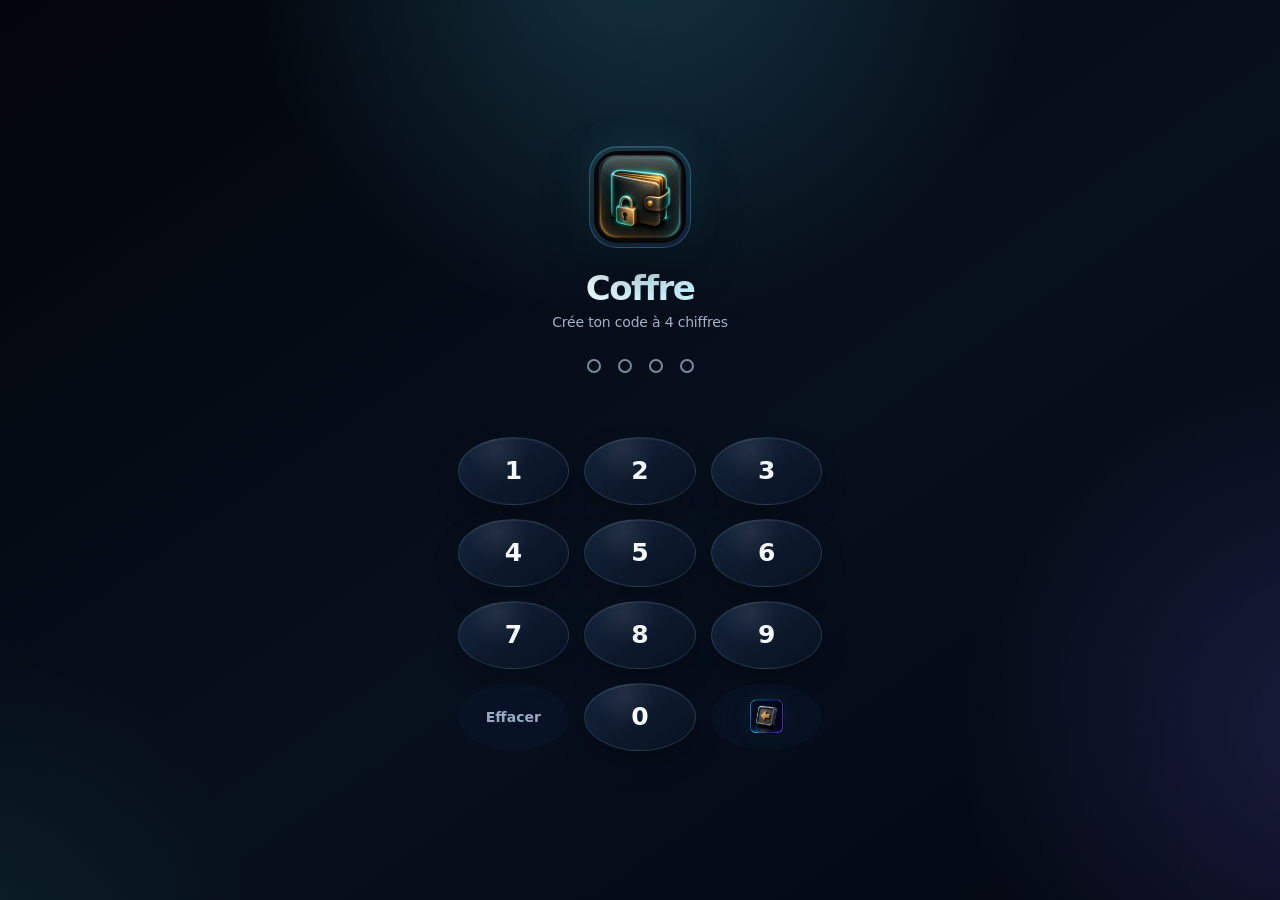
==== commit 024795a4: "Nouvelle icone pour le bouton d'ajout et fin du flou au survol (v41) Le bouton central d'ajout d'une" ====
--- a/index.html
+++ b/index.html
@@ -73,7 +73,7 @@
         <span class="tab-ico" data-cf-icon="receipt"></span><span class="tab-lbl">Opérations</span>
       </button>
       <button data-tab="add" class="tab tab-add" aria-label="Ajouter">
-        <span class="tab-add-btn" data-cf-icon="plus"></span>
+        <span class="tab-add-btn" data-cf-icon="addtx"></span>
       </button>
       <button data-tab="budgets" class="tab">
         <span class="tab-ico" data-cf-icon="pig"></span><span class="tab-lbl">Budgets</span>
--- a/premium.css
+++ b/premium.css
@@ -118,7 +118,10 @@
   filter:
     drop-shadow(0 5px 6px rgba(0, 0, 0, .42))
     drop-shadow(0 0 8px rgba(var(--accent-rgb), .1));
-  transform: translateZ(0);
+  /* Pas de translateZ(0) ici : il fige l'icone dans une couche GPU rasterisee a
+     sa petite taille (31 a 47 px), et tout zoom au survol etire alors cette
+     texture basse resolution au lieu de redessiner depuis le fichier 256 px.
+     C'est ce qui rendait les icones floues au passage de la souris. */
   transition: transform .22s cubic-bezier(.2, .8, .2, 1), filter .22s ease;
 }
 
@@ -666,7 +669,8 @@
 }
 
 .tx-item:hover .tx-ico .ic3d {
-  transform: translateY(-2px) rotate(-3deg) scale(1.05);
+  /* Sans rotation : quelques degres sur une image de 40 px rendent les bords flous. */
+  transform: translateY(-2px) scale(1.05);
 }
 
 .tx-cat {
@@ -1008,7 +1012,7 @@
 
 .tab:hover .tab-ico img,
 .tab:hover .tab-ico .cf-icon3d {
-  transform: translateY(-2px) rotate(-3deg) scale(1.08);
+  transform: translateY(-2px) scale(1.08);
 }
 
 .tab.active .tab-ico {
@@ -1074,7 +1078,7 @@
 }
 
 .tab-add:hover .tab-add-btn {
-  transform: translateY(-3px) rotate(-2deg) scale(1.04);
+  transform: translateY(-3px) scale(1.04);
   box-shadow:
     0 21px 42px rgba(44, 155, 224, .49),
     0 0 0 7px rgba(var(--accent-rgb), .09),
